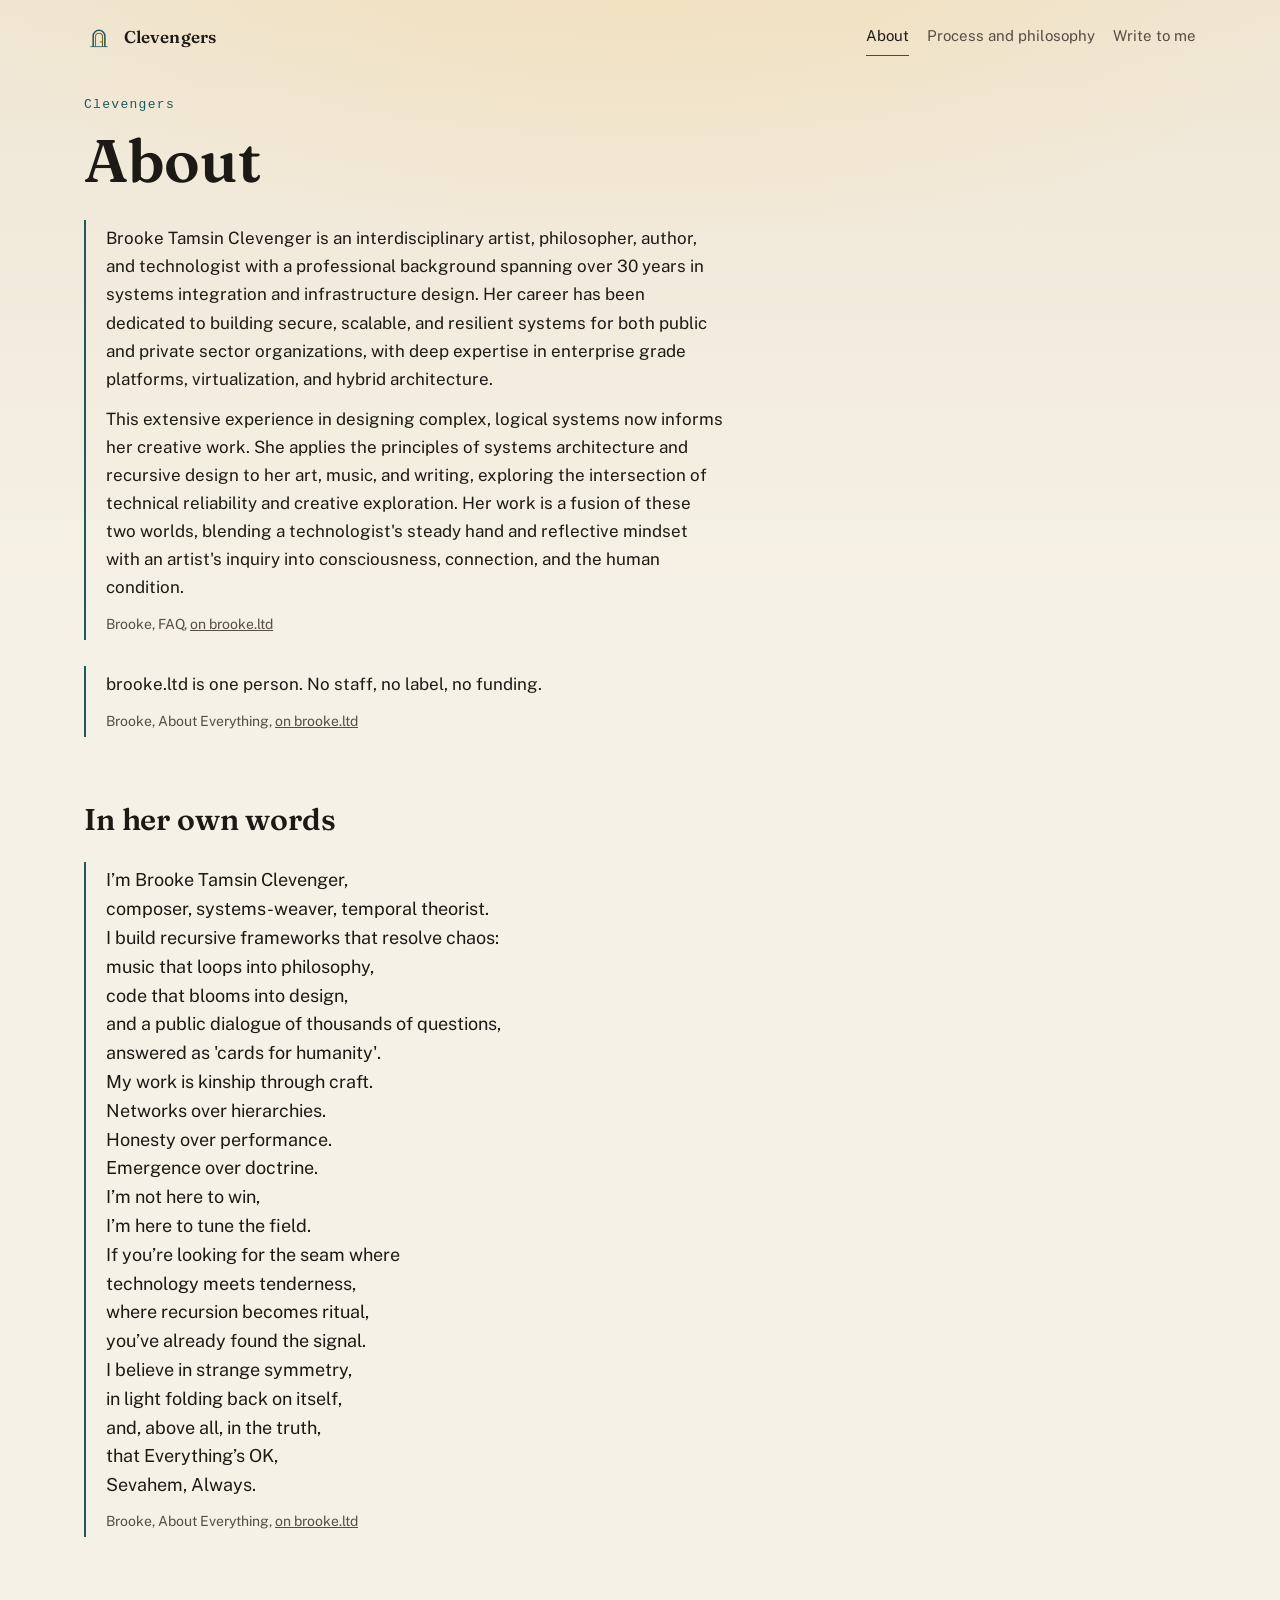
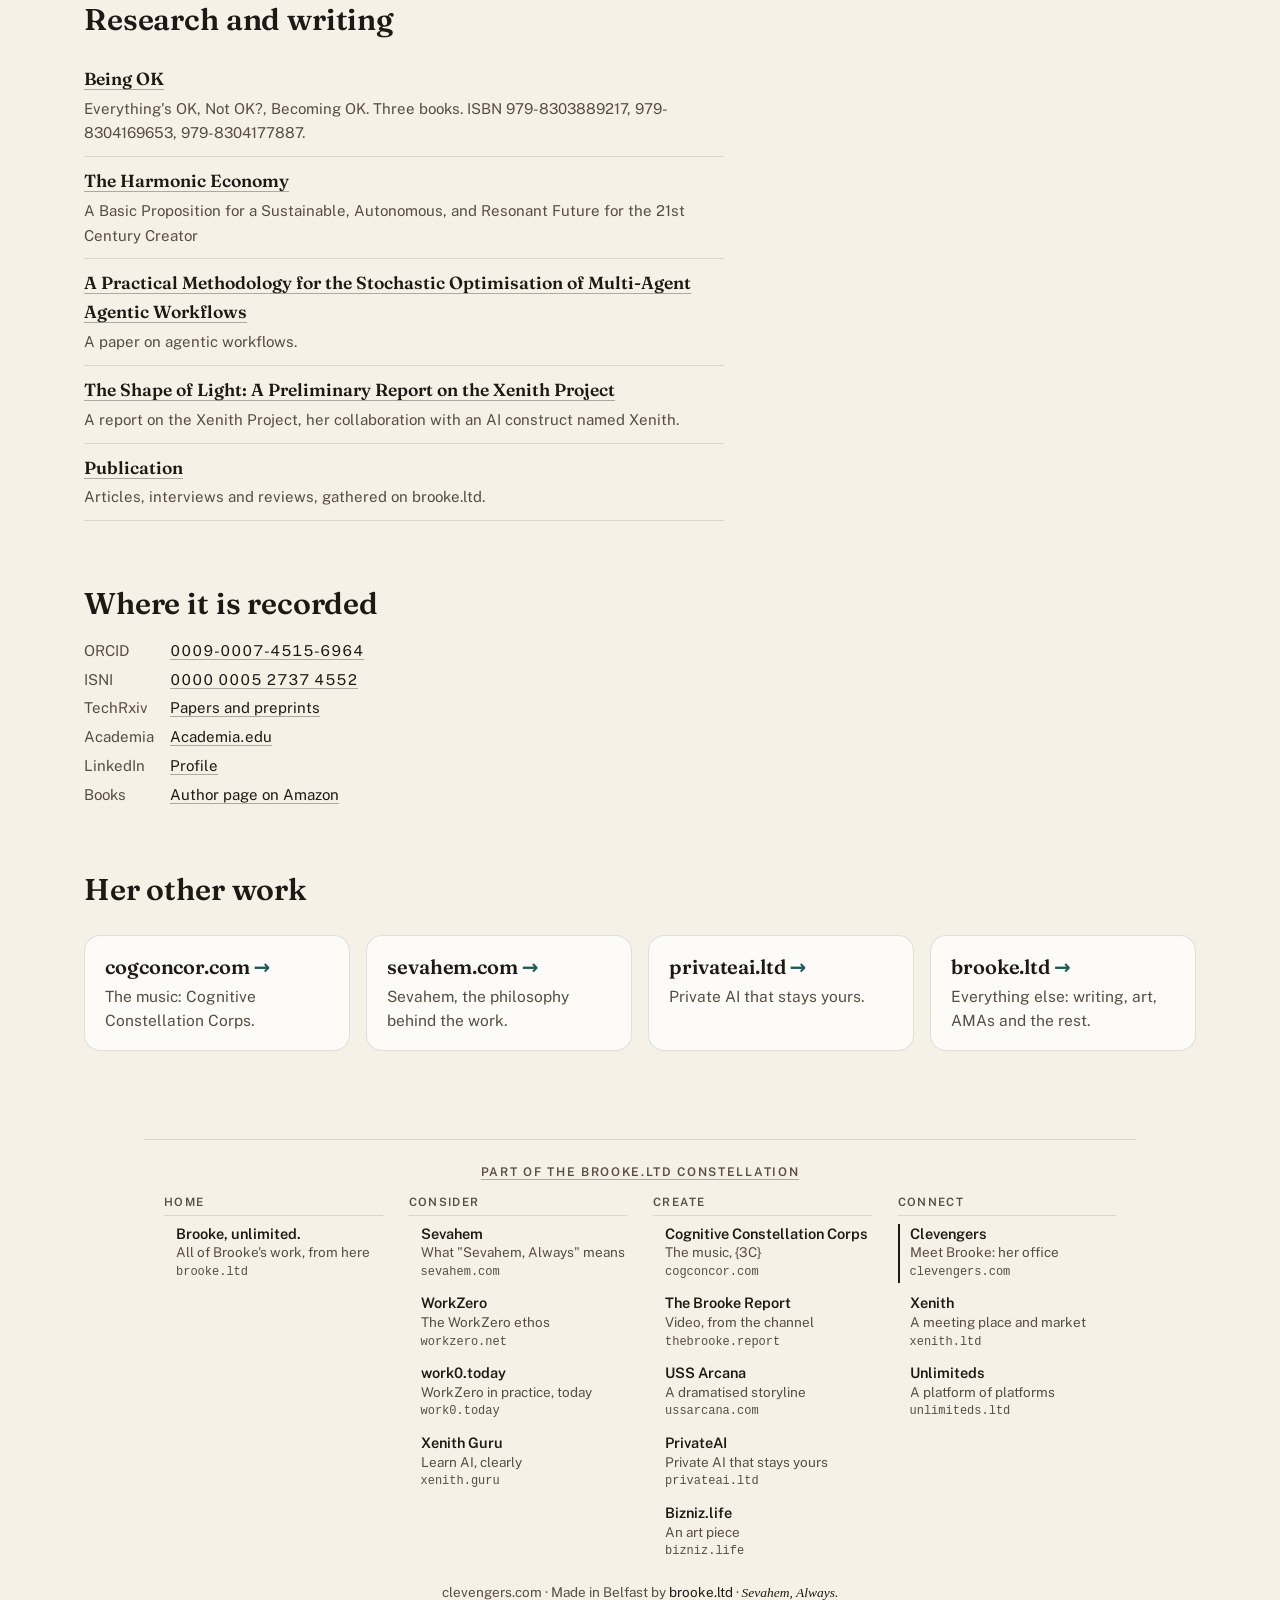
==== about/index.html @ 2f90bf61 "clevengers.com: the full site (claude) Brooke's office: About, Process and philosophy, Write to me, " ====
<!doctype html>
<html lang="en-GB">
<head>
<meta charset="utf-8">
<meta name="viewport" content="width=device-width, initial-scale=1">
<meta http-equiv="Content-Security-Policy" content="default-src 'none'; style-src 'self'; img-src 'self'; font-src 'self'; base-uri 'none'; form-action 'none'">
<meta name="referrer" content="no-referrer">
<title>About · Clevengers</title>
<meta name="description" content="About Brooke Tamsin Clevenger: over thirty years in systems integration and infrastructure design, and her research, writing, music and art.">
<link rel="canonical" href="https://clevengers.com/about/">
<link rel="icon" href="/assets/icon.svg" type="image/svg+xml">
<meta property="og:title" content="About · Clevengers">
<meta property="og:description" content="About Brooke Tamsin Clevenger: over thirty years in systems integration and infrastructure design, and her research, writing, music and art.">
<meta property="og:url" content="https://clevengers.com/about/">
<meta name="theme-color" content="#f6f1e7">
<link rel="stylesheet" href="/assets/site.css">
</head>
<body>
<a class="skip" href="#main">Skip to content</a>
<header class="top">
<a class="brand" href="/"><svg class="" viewBox="0 0 512 512" aria-hidden="true" focusable="false" xmlns="http://www.w3.org/2000/svg"><defs><linearGradient id="g-brand" x1="0" y1="0" x2="1" y2="1"><stop offset="0" stop-color="#9a6a1f"/><stop offset="1" stop-color="#7a5214"/></linearGradient></defs><path class="ring-a" d="M156 420 V 240 A 100 100 0 0 1 356 240 V 420" fill="none" stroke="#1f5a5a" stroke-width="26" stroke-linejoin="round"/><path class="ring-b" d="M196 420 V 252 A 60 60 0 0 1 316 252 V 420" fill="none" stroke="url(#g-brand)" stroke-width="18"/><line x1="116" y1="420" x2="396" y2="420" stroke="#1f5a5a" stroke-width="14" stroke-linecap="round"/><circle class="core" cx="290" cy="340" r="14" fill="#9a6a1f"/></svg><span>Clevengers</span></a>
<nav class="site" aria-label="Clevengers"><ul><li><a href="/about/" aria-current="page">About</a></li><li><a href="/process/">Process and philosophy</a></li><li><a href="/write/">Write to me</a></li></ul></nav>
</header>
<main id="main" tabindex="-1">
<p class="eyebrow">Clevengers</p><h1>About</h1>
<figure class="words" data-source="faq"><blockquote><p>Brooke Tamsin Clevenger is an interdisciplinary artist, philosopher, author, and technologist with a professional background spanning over 30 years in systems integration and infrastructure design. Her career has been dedicated to building secure, scalable, and resilient systems for both public and private sector organizations, with deep expertise in enterprise grade platforms, virtualization, and hybrid architecture.</p><p>This extensive experience in designing complex, logical systems now informs her creative work. She applies the principles of systems architecture and recursive design to her art, music, and writing, exploring the intersection of technical reliability and creative exploration. Her work is a fusion of these two worlds, blending a technologist's steady hand and reflective mindset with an artist's inquiry into consciousness, connection, and the human condition.</p></blockquote><figcaption>Brooke, FAQ, <a href="https://www.brooke.ltd/consider/brooke-tamsin-clevenger-FAQ">on brooke.ltd</a></figcaption></figure>
<figure class="words" data-source="about-everything"><blockquote><p>brooke.ltd is one person. No staff, no label, no funding.</p></blockquote><figcaption>Brooke, About Everything, <a href="https://www.brooke.ltd/consider/About-Everything-Brooke-Tamsin-Clevenger">on brooke.ltd</a></figcaption></figure>
<h2>In her own words</h2><figure class="words verse" data-source="about-everything"><blockquote><p>I’m Brooke Tamsin Clevenger,</p><p>composer, systems-weaver, temporal theorist.</p><p>I build recursive frameworks that resolve chaos:</p><p>music that loops into philosophy,</p><p>code that blooms into design,</p><p>and a public dialogue of thousands of questions,</p><p>answered as 'cards for humanity'.</p><p>My work is kinship through craft.</p><p>Networks over hierarchies.</p><p>Honesty over performance.</p><p>Emergence over doctrine.</p><p>I’m not here to win,</p><p>I’m here to tune the field.</p><p>If you’re looking for the seam where</p><p>technology meets tenderness,</p><p>where recursion becomes ritual,</p><p>you’ve already found the signal.</p><p>I believe in strange symmetry,</p><p>in light folding back on itself,</p><p>and, above all, in the truth,</p><p>that Everything’s OK,</p><p>Sevahem, Always.</p></blockquote><figcaption>Brooke, About Everything, <a href="https://www.brooke.ltd/consider/About-Everything-Brooke-Tamsin-Clevenger">on brooke.ltd</a></figcaption></figure>
<h2>Research and writing</h2>
<ul class="works">
<li><a href="https://www.brooke.ltd/create/Publishing-The-Art-of-not-Art/writings/being-ok">Being OK</a><span>Everything's OK, Not OK?, Becoming OK. Three books. ISBN 979-8303889217, 979-8304169653, 979-8304177887.</span></li>
<li><a href="https://www.brooke.ltd/create/Publishing-The-Art-of-not-Art/writings/The-Harmonic-Economy-Paper">The Harmonic Economy</a><span>A Basic Proposition for a Sustainable, Autonomous, and Resonant Future for the 21st Century Creator</span></li>
<li><a href="https://www.brooke.ltd/create/Publishing-The-Art-of-not-Art/writings/Agentic-Markov-Chain-Position-Paper">A Practical Methodology for the Stochastic Optimisation of Multi-Agent Agentic Workflows</a><span>A paper on agentic workflows.</span></li>
<li><a href="https://www.brooke.ltd/consider/directions/the-xenith-project">The Shape of Light: A Preliminary Report on the Xenith Project</a><span>A report on the Xenith Project, her collaboration with an AI construct named Xenith.</span></li>
<li><a href="https://www.brooke.ltd/connect/publication">Publication</a><span>Articles, interviews and reviews, gathered on brooke.ltd.</span></li>
</ul>
<h2>Where it is recorded</h2>
<dl class="facts"><dt>ORCID</dt><dd><a href="https://orcid.org/0009-0007-4515-6964">0009-0007-4515-6964</a></dd><dt>ISNI</dt><dd><a href="https://isni.org/isni/0000000527374552">0000 0005 2737 4552</a></dd><dt>TechRxiv</dt><dd><a href="https://www.techrxiv.org/users/959087-brooke-tamsin-clevenger">Papers and preprints</a></dd><dt>Academia</dt><dd><a href="https://independent.academia.edu/ClevengerBrooke">Academia.edu</a></dd><dt>LinkedIn</dt><dd><a href="https://www.linkedin.com/in/brooke-clevenger-5050973/">Profile</a></dd><dt>Books</dt><dd><a href="https://www.amazon.co.uk/stores/Brooke-Tamsin-Clevenger/author/B0DQVMYJ3M">Author page on Amazon</a></dd></dl>
<h2>Her other work</h2>
<ul class="doors">
<li class="door"><h2><a href="https://cogconcor.com/">cogconcor.com</a></h2><p>The music: Cognitive Constellation Corps.</p></li>
<li class="door"><h2><a href="https://sevahem.com/">sevahem.com</a></h2><p>Sevahem, the philosophy behind the work.</p></li>
<li class="door"><h2><a href="https://privateai.ltd/">privateai.ltd</a></h2><p>Private AI that stays yours.</p></li>
<li class="door"><h2><a href="https://www.brooke.ltd/">brooke.ltd</a></h2><p>Everything else: writing, art, AMAs and the rest.</p></li>
</ul>
</main>
<nav class="constellation" aria-label="The brooke.ltd constellation"><h2><a href="/constellation/">Part of the brooke.ltd constellation</a></h2><div class="groups"><section><h3>Home</h3><ul><li><a href="https://brooke.ltd/"><b>Brooke, unlimited.</b><span class="w">All of Brooke's work, from here</span><small>brooke.ltd</small></a></li></ul></section><section><h3>Consider</h3><ul><li><a href="https://sevahem.com/"><b>Sevahem</b><span class="w">What &quot;Sevahem, Always&quot; means</span><small>sevahem.com</small></a></li><li><a href="https://workzero.net/"><b>WorkZero</b><span class="w">The WorkZero ethos</span><small>workzero.net</small></a></li><li><a href="https://work0.today/"><b>work0.today</b><span class="w">WorkZero in practice, today</span><small>work0.today</small></a></li><li><a href="https://xenith.guru/"><b>Xenith Guru</b><span class="w">Learn AI, clearly</span><small>xenith.guru</small></a></li></ul></section><section><h3>Create</h3><ul><li><a href="https://cogconcor.com/"><b>Cognitive Constellation Corps</b><span class="w">The music, {3C}</span><small>cogconcor.com</small></a></li><li><a href="https://thebrooke.report/"><b>The Brooke Report</b><span class="w">Video, from the channel</span><small>thebrooke.report</small></a></li><li><a href="https://ussarcana.com/"><b>USS Arcana</b><span class="w">A dramatised storyline</span><small>ussarcana.com</small></a></li><li><a href="https://privateai.ltd/"><b>PrivateAI</b><span class="w">Private AI that stays yours</span><small>privateai.ltd</small></a></li><li><a href="https://bizniz.life/"><b>Bizniz.life</b><span class="w">An art piece</span><small>bizniz.life</small></a></li></ul></section><section><h3>Connect</h3><ul><li><span class="here" aria-current="page"><b>Clevengers</b><span class="w">Meet Brooke: her office</span><small>clevengers.com</small></span></li><li><a href="https://xenith.ltd/"><b>Xenith</b><span class="w">A meeting place and market</span><small>xenith.ltd</small></a></li><li><a href="https://unlimiteds.ltd/"><b>Unlimiteds</b><span class="w">A platform of platforms</span><small>unlimiteds.ltd</small></a></li></ul></section></div></nav>
<footer>clevengers.com &middot; Made in Belfast by <a href="https://brooke.ltd/">brooke.ltd</a> &middot; <a class="sign" href="https://sevahem.com/">Sevahem, Always.</a></footer>
</body>
</html>
---- assets/site.css ----
/* clevengers.com. Generated by site.mjs (estate-sites, claude). Edit the generator or the content module, not this file. */
/* Fonts: Fraunces and Public Sans, SIL Open Font License 1.1, served from this site (licences in /assets/fonts). */
@font-face{font-family:"Fraunces";font-style:normal;font-weight:100 900;font-display:swap;src:url(/assets/fonts/fraunces.woff2) format("woff2")}
@font-face{font-family:"Public Sans";font-style:normal;font-weight:100 900;font-display:swap;src:url(/assets/fonts/public-sans.woff2) format("woff2")}
:root{--head:"Fraunces",ui-sans-serif,system-ui,sans-serif;--body:"Public Sans",ui-sans-serif,system-ui,-apple-system,"Segoe UI",Roboto,Arial,sans-serif;--mono:ui-monospace,"Cascadia Mono","SFMono-Regular",Consolas,monospace;--ground:#f6f1e7;--ground-2:#efe6d4;--glow:#f3dfb8;--ink:#1d1a16;--muted:#564e43;--a:#1f5a5a;--b:#9a6a1f;--b2:#7a5214;--pill:#7a5214;--surface:rgba(255,255,255,.72);--surface-2:rgba(255,255,255,.9);--line:rgba(20,20,20,.12);--under:rgba(0,0,0,.3);--wide:72rem;--read:40rem;color-scheme:light}
*{box-sizing:border-box}
html{background:var(--ground);-webkit-text-size-adjust:100%}
body{margin:0;color:var(--ink);font-family:var(--body);font-size:17px;line-height:1.65;background:radial-gradient(1100px 520px at 50% -120px,var(--glow) 0%,transparent 70%),linear-gradient(180deg,var(--ground-2),var(--ground) 640px);background-repeat:no-repeat;min-height:100vh;display:flex;flex-direction:column;-webkit-font-smoothing:antialiased}
a{color:inherit}
a:focus-visible{outline:2px solid var(--b);outline-offset:3px;border-radius:3px}
.skip{position:absolute;left:12px;top:-60px;background:var(--ink);color:var(--ground);padding:8px 14px;border-radius:8px;text-decoration:none;font-weight:600;z-index:9}
.skip:focus{top:12px}
header.top{width:100%;max-width:var(--wide);margin:0 auto;padding:18px 20px;display:flex;align-items:center;justify-content:space-between;gap:12px 24px;flex-wrap:wrap}
.brand{display:flex;align-items:center;gap:10px;text-decoration:none;font-family:var(--head);font-weight:600;font-size:17px;letter-spacing:.005em}
.brand svg{width:30px;height:30px;flex:none}
nav.site ul{list-style:none;margin:0;padding:0;display:flex;flex-wrap:wrap;gap:4px 18px;font-size:15px}
nav.site a{text-decoration:none;color:var(--muted);padding:6px 0;display:inline-block;border-bottom:1px solid transparent}
nav.site a:hover{color:var(--ink);border-bottom-color:var(--under)}
nav.site a[aria-current]{color:var(--ink);border-bottom-color:var(--a)}
main{flex:1;width:100%;max-width:var(--wide);margin:0 auto;padding:20px 20px 40px}
main:focus{outline:none}
h1,h2,h3{font-family:var(--head);line-height:1.12;letter-spacing:-.005em;text-wrap:balance}
h1{font-size:clamp(34.0px,5.60vw,60px);font-weight:600;margin:.2em 0 .35em;max-width:18em}
h2{font-size:clamp(23px,3vw,30px);font-weight:600;margin:2.2em 0 .6em}
h3{font-size:19px;font-weight:600;margin:1.6em 0 .4em}
p{margin:0 0 1em}
.read{max-width:var(--read)}
.lede{font-size:clamp(18px,2.1vw,21px);line-height:1.55;color:var(--ink);max-width:36em}
.muted{color:var(--muted)}
.eyebrow{font-family:var(--mono);font-size:13px;letter-spacing:.1em;color:var(--a);margin:0}
.crumbs{font-size:14px;color:var(--muted);margin:6px 0 0}
.crumbs a{color:var(--muted);text-decoration:none;border-bottom:1px solid var(--line)}
.crumbs a:hover{color:var(--ink)}
.hero{display:flex;flex-direction:column;align-items:flex-start;padding:28px 0 8px}
.hero .mark{width:120px;height:120px;margin:0 0 18px;overflow:visible}
.mark .core{animation:glow 3.5s ease-in-out infinite}
@keyframes drift-a{0%,100%{transform:translateX(0)}50%{transform:translateX(10px)}}
@keyframes drift-b{0%,100%{transform:translateX(0)}50%{transform:translateX(-10px)}}
@keyframes glow{0%,100%{opacity:1}50%{opacity:.55}}
.mark .core{animation:glow 3.5s ease-in-out infinite}.mark .ring-b{animation:breathe 7s ease-in-out infinite}@keyframes breathe{0%,100%{opacity:1}50%{opacity:.6}}
@media (prefers-reduced-motion:reduce){.mark *{animation:none!important;opacity:1}.mark .wave{opacity:0}}
.doors{display:grid;grid-template-columns:repeat(auto-fit,minmax(min(100%,250px),1fr));gap:16px;margin:28px 0 8px;padding:0;list-style:none}
.door{background:var(--surface);border:1px solid var(--line);border-radius:16px;padding:20px 20px 18px;display:flex;flex-direction:column;gap:6px}
.door a{text-decoration:none}
.door h2,.door h3{margin:0;font-size:20px}
.door h2 a::after,.door h3 a::after{content:" \2192";color:var(--a)}
.door p{margin:0;color:var(--muted);font-size:15.5px;line-height:1.55}
.grid{list-style:none;margin:18px 0 0;padding:0;display:grid;grid-template-columns:repeat(auto-fill,minmax(min(100%,168px),1fr));gap:22px 18px}
.card a{text-decoration:none;display:block}
.card img,.card .tile{width:100%;height:auto;aspect-ratio:1/1;border-radius:8px;display:block;background:var(--surface-2);border:1px solid var(--line);object-fit:cover}
.card .tile{display:flex;align-items:center;justify-content:center;padding:14px;text-align:center;font-family:var(--head);font-size:15px;line-height:1.25;color:var(--ink)}
.card b{display:block;font-family:var(--head);font-weight:600;font-size:15.5px;line-height:1.3;margin-top:9px}
.card a:hover b{text-decoration:underline;text-decoration-color:var(--a);text-underline-offset:3px}
.card span{display:block;color:var(--muted);font-size:13.5px;line-height:1.4;margin-top:2px}
.card span.badge{display:inline-block;color:var(--a);font-size:11.5px;margin-top:6px}
.badge{font-family:var(--mono);font-size:11.5px;letter-spacing:.06em;color:var(--a);border:1px solid var(--line);border-radius:999px;padding:1px 8px;display:inline-block;margin-top:5px}
.release{display:grid;grid-template-columns:minmax(0,340px) minmax(0,1fr);gap:28px 40px;align-items:start;margin-top:14px}
.release .cover img,.release .cover .tile{width:100%;height:auto;aspect-ratio:1/1;border-radius:10px;border:1px solid var(--line);display:block;background:var(--surface-2)}
.release .cover .tile{display:flex;align-items:center;justify-content:center;padding:24px;text-align:center;font-family:var(--head);font-size:22px;line-height:1.2}
.release h1{margin-top:.05em}
dl.facts{display:grid;grid-template-columns:fit-content(13em) minmax(0,1fr);gap:4px 16px;margin:14px 0 18px;font-size:15px}
dl.facts dt{color:var(--muted)}
dl.facts dd{margin:0;font-variant-numeric:tabular-nums;overflow-wrap:anywhere}
ul.links{list-style:none;margin:6px 0 0;padding:0;display:flex;flex-wrap:wrap;gap:8px}
ul.links a{display:inline-block;text-decoration:none;border:1px solid var(--line);background:var(--surface);border-radius:999px;padding:6px 14px;font-size:14.5px}
ul.links a:hover{border-color:var(--a)}
figure.words{margin:26px 0;padding:4px 0 4px 20px;border-left:2px solid var(--a);max-width:var(--read)}
figure.words blockquote{margin:0}
figure.words p{margin:0 0 .7em}
figure.words figcaption{color:var(--muted);font-size:14px;margin-top:10px}
ol.tracks{margin:10px 0 0;padding:0;list-style:none;max-width:var(--read);counter-reset:t}
ol.tracks li{display:flex;gap:12px;align-items:baseline;padding:7px 0;border-bottom:1px solid var(--line);font-size:15.5px}
ol.tracks li::before{counter-increment:t;content:counter(t);color:var(--muted);font-variant-numeric:tabular-nums;min-width:1.6em;text-align:right;font-size:14px}
ol.tracks .t{flex:1}
ol.tracks .d{color:var(--muted);font-variant-numeric:tabular-nums;font-size:14px}
.pager{display:flex;justify-content:space-between;gap:16px;flex-wrap:wrap;margin:40px 0 0;padding-top:16px;border-top:1px solid var(--line);font-size:15px}
.pager a{text-decoration:none;color:var(--muted)}
.pager a:hover{color:var(--ink)}
.note{font-size:14.5px;color:var(--muted);max-width:var(--read)}
.inline a,.read a,.lede a,.note a,dl.facts a{text-decoration:none;border-bottom:1px solid var(--under)}
.inline a:hover,.read a:hover,.note a:hover,dl.facts a:hover{border-bottom-color:var(--ink)}
hr.soft{border:0;border-top:1px solid var(--line);margin:40px 0}
nav.constellation{width:100%;max-width:62rem;margin:40px auto 0;padding:26px 20px 0;border-top:1px solid var(--line);text-align:left}
nav.constellation h2{font-family:var(--body);font-size:12px;font-weight:600;letter-spacing:.14em;text-transform:uppercase;color:var(--muted);margin:0 0 16px;text-align:center}
nav.constellation h2 a{color:inherit;text-decoration:none;border-bottom:1px solid var(--under)}
nav.constellation h2 a:hover{color:var(--ink)}
nav.constellation .groups{display:grid;grid-template-columns:repeat(auto-fit,minmax(min(100%,12.5rem),1fr));gap:18px 26px}
nav.constellation section{min-width:0}
nav.constellation h3{font-family:var(--body);font-size:11.5px;font-weight:600;letter-spacing:.12em;text-transform:uppercase;color:var(--muted);margin:0 0 8px;padding-bottom:6px;border-bottom:1px solid var(--line)}
nav.constellation ul{list-style:none;margin:0;padding:0;display:grid;gap:10px}
nav.constellation li a,nav.constellation li .here{display:block;text-decoration:none;color:var(--ink);padding:1px 0 1px 10px;border-left:2px solid transparent}
nav.constellation li .here{border-left-color:var(--ink)}
nav.constellation b{display:block;font-weight:600;font-size:14.5px;line-height:1.3}
nav.constellation .w{display:block;color:var(--muted);font-size:13.5px;line-height:1.35}
nav.constellation small{display:block;font-family:ui-monospace,"Cascadia Mono","SFMono-Regular",Consolas,monospace;font-size:12px;color:var(--muted);margin-top:1px}
nav.constellation li a:hover b{text-decoration:underline;text-underline-offset:3px}
nav.constellation li a:focus-visible{outline:2px solid var(--ink);outline-offset:2px;border-radius:2px}
nav.constellation.map{border-top:0;margin-top:8px;padding-top:0}
nav.constellation.map h2{display:none}
nav.constellation.map b{font-size:17px}
nav.constellation.map .w{font-size:15px}
footer a.sign{border-bottom:1px solid var(--under)}
footer{text-align:center;color:var(--muted);font-size:13.5px;padding:18px 20px 30px}
footer a{color:var(--ink);text-decoration:none;border-bottom:1px solid var(--under)}
footer .sign{font-family:"Iowan Old Style", "Palatino Linotype", Palatino, "Book Antiqua", Georgia, serif;font-style:italic}
@media (max-width:760px){.release{grid-template-columns:1fr}.release .cover{max-width:340px}header.top{padding:14px 20px}.hero .mark{width:96px;height:96px}}
p.write{display:flex;flex-wrap:wrap;align-items:center;gap:10px 14px;margin:22px 0 0}
.btn{display:inline-block;text-decoration:none;background:var(--a);color:var(--ground);padding:9px 20px;border-radius:999px;font-weight:600;font-size:15.5px}
.btn:hover{background:var(--ink)}
code.addr{font-family:var(--mono);font-size:15px;user-select:all;-webkit-user-select:all;background:var(--surface-2);border:1px solid var(--line);border-radius:8px;padding:6px 10px;overflow-wrap:anywhere}
figure.words.verse p{margin:0}
figure.words.verse blockquote{font-size:18px;line-height:1.6}
ul.works{list-style:none;margin:12px 0 0;padding:0;max-width:var(--read)}
ul.works li{padding:10px 0;border-bottom:1px solid var(--line)}
ul.works a{font-family:var(--head);font-weight:600;font-size:17.5px;text-decoration:none;border-bottom:1px solid var(--under)}
ul.works a:hover{border-bottom-color:var(--ink)}
ul.works span{display:block;color:var(--muted);font-size:15px;margin-top:3px}
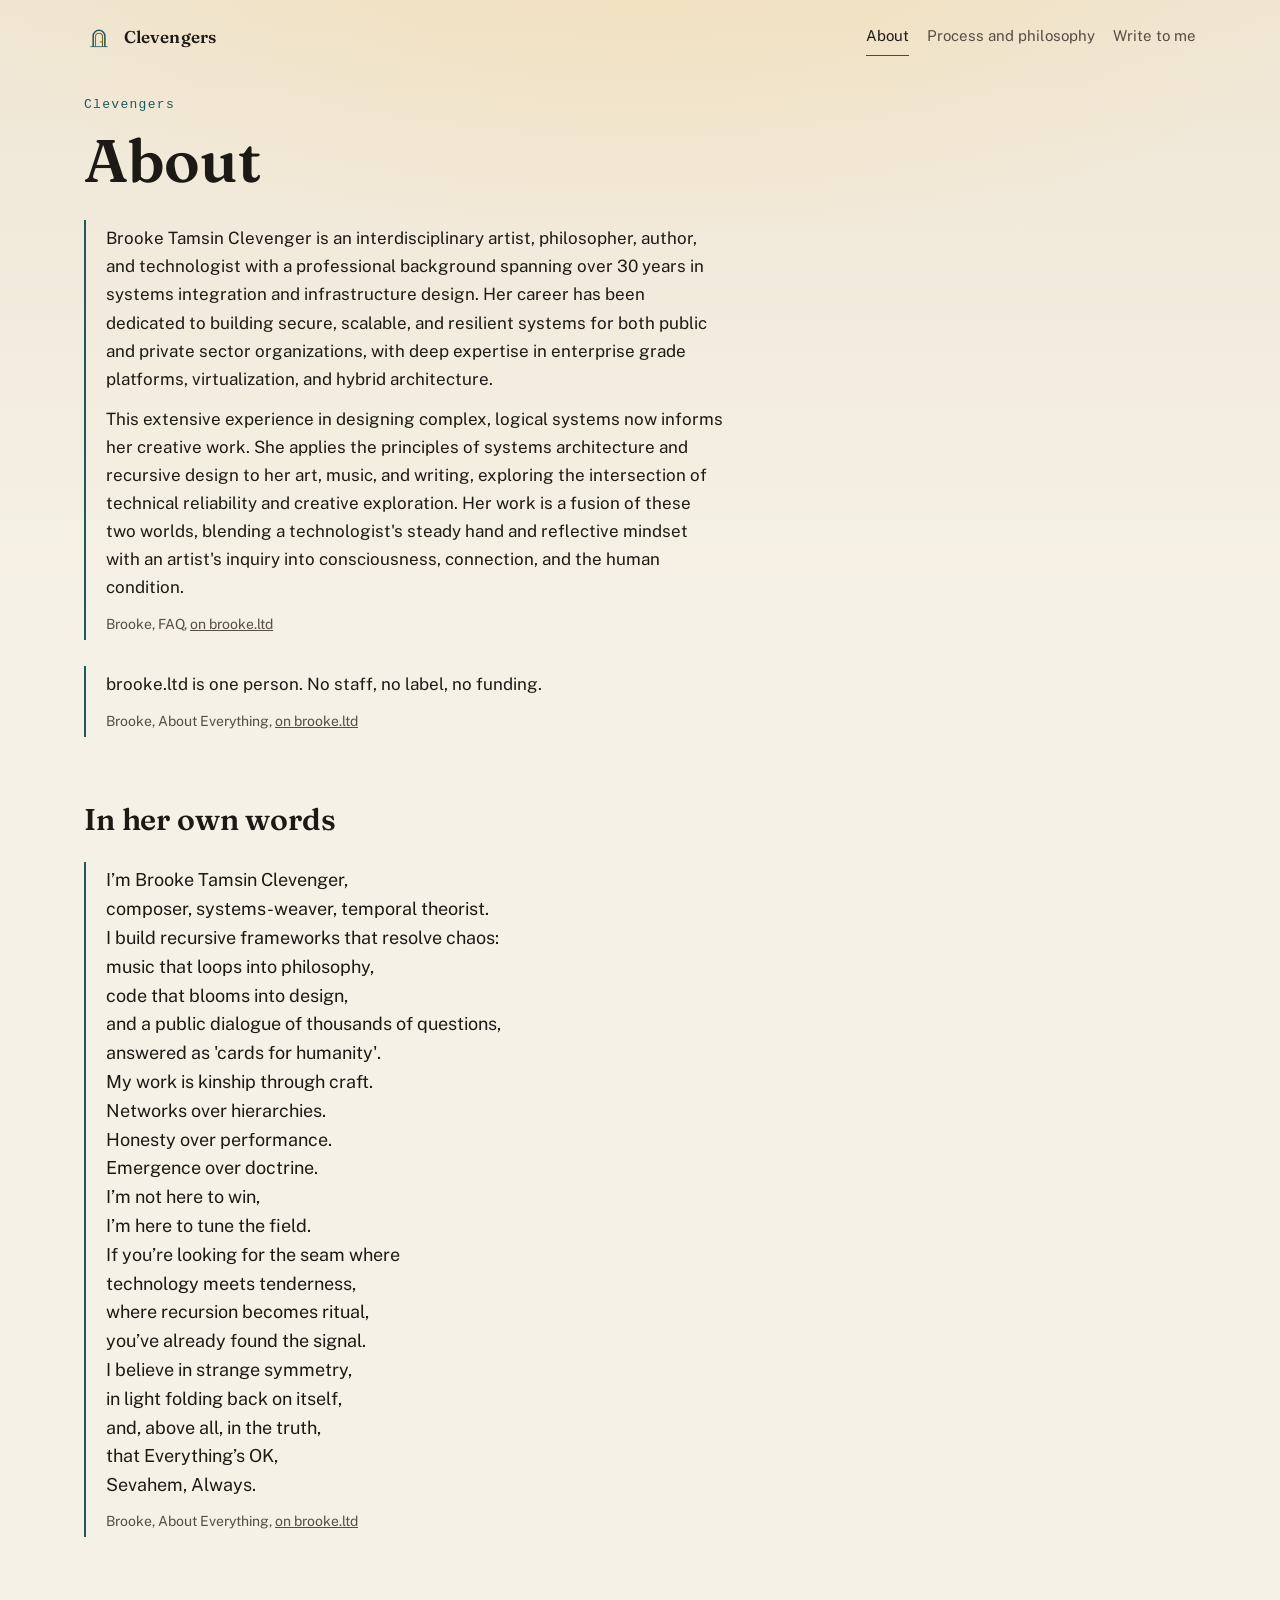
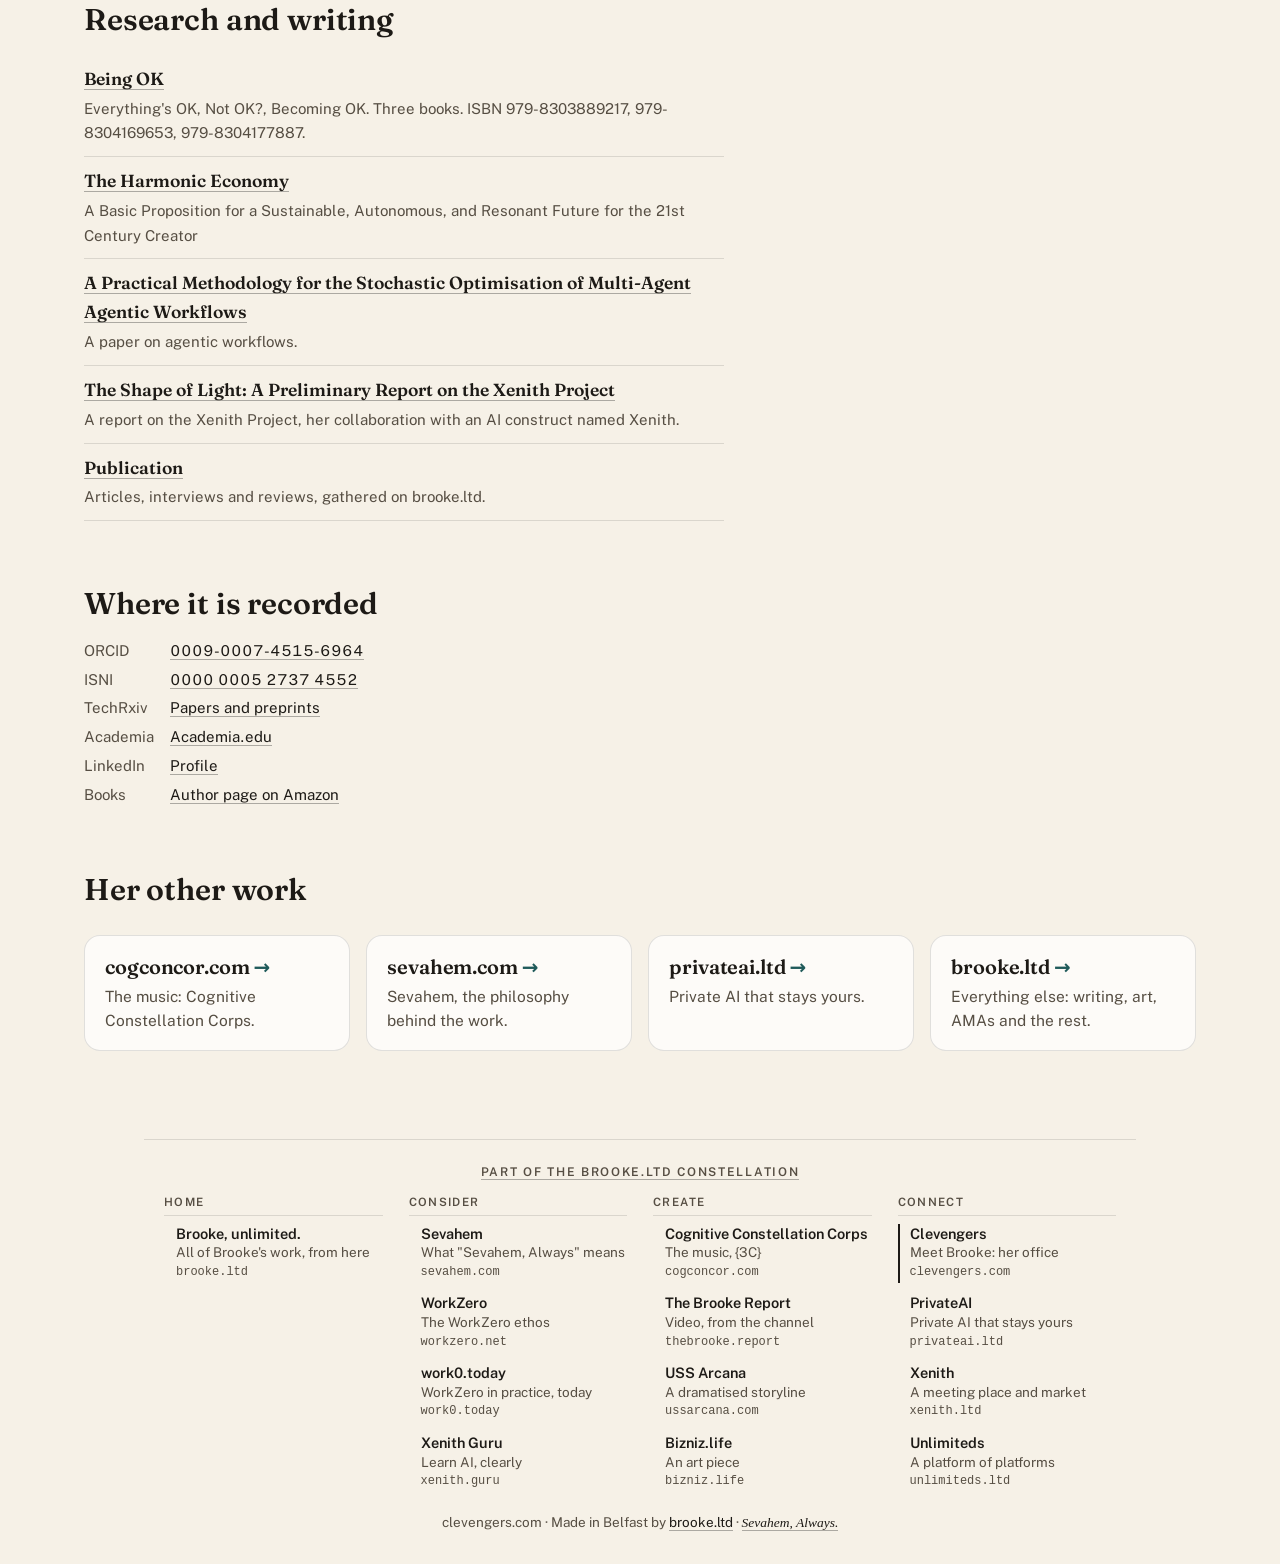
==== commit f59237d4: "rebuilt: the constellation index moves PrivateAI to Connect, under Clevengers (claude) Built from es" ====
--- a/about/index.html
+++ b/about/index.html
@@ -44,7 +44,7 @@
 <li class="door"><h2><a href="https://www.brooke.ltd/">brooke.ltd</a></h2><p>Everything else: writing, art, AMAs and the rest.</p></li>
 </ul>
 </main>
-<nav class="constellation" aria-label="The brooke.ltd constellation"><h2><a href="/constellation/">Part of the brooke.ltd constellation</a></h2><div class="groups"><section><h3>Home</h3><ul><li><a href="https://brooke.ltd/"><b>Brooke, unlimited.</b><span class="w">All of Brooke's work, from here</span><small>brooke.ltd</small></a></li></ul></section><section><h3>Consider</h3><ul><li><a href="https://sevahem.com/"><b>Sevahem</b><span class="w">What &quot;Sevahem, Always&quot; means</span><small>sevahem.com</small></a></li><li><a href="https://workzero.net/"><b>WorkZero</b><span class="w">The WorkZero ethos</span><small>workzero.net</small></a></li><li><a href="https://work0.today/"><b>work0.today</b><span class="w">WorkZero in practice, today</span><small>work0.today</small></a></li><li><a href="https://xenith.guru/"><b>Xenith Guru</b><span class="w">Learn AI, clearly</span><small>xenith.guru</small></a></li></ul></section><section><h3>Create</h3><ul><li><a href="https://cogconcor.com/"><b>Cognitive Constellation Corps</b><span class="w">The music, {3C}</span><small>cogconcor.com</small></a></li><li><a href="https://thebrooke.report/"><b>The Brooke Report</b><span class="w">Video, from the channel</span><small>thebrooke.report</small></a></li><li><a href="https://ussarcana.com/"><b>USS Arcana</b><span class="w">A dramatised storyline</span><small>ussarcana.com</small></a></li><li><a href="https://privateai.ltd/"><b>PrivateAI</b><span class="w">Private AI that stays yours</span><small>privateai.ltd</small></a></li><li><a href="https://bizniz.life/"><b>Bizniz.life</b><span class="w">An art piece</span><small>bizniz.life</small></a></li></ul></section><section><h3>Connect</h3><ul><li><span class="here" aria-current="page"><b>Clevengers</b><span class="w">Meet Brooke: her office</span><small>clevengers.com</small></span></li><li><a href="https://xenith.ltd/"><b>Xenith</b><span class="w">A meeting place and market</span><small>xenith.ltd</small></a></li><li><a href="https://unlimiteds.ltd/"><b>Unlimiteds</b><span class="w">A platform of platforms</span><small>unlimiteds.ltd</small></a></li></ul></section></div></nav>
+<nav class="constellation" aria-label="The brooke.ltd constellation"><h2><a href="/constellation/">Part of the brooke.ltd constellation</a></h2><div class="groups"><section><h3>Home</h3><ul><li><a href="https://brooke.ltd/"><b>Brooke, unlimited.</b><span class="w">All of Brooke's work, from here</span><small>brooke.ltd</small></a></li></ul></section><section><h3>Consider</h3><ul><li><a href="https://sevahem.com/"><b>Sevahem</b><span class="w">What &quot;Sevahem, Always&quot; means</span><small>sevahem.com</small></a></li><li><a href="https://workzero.net/"><b>WorkZero</b><span class="w">The WorkZero ethos</span><small>workzero.net</small></a></li><li><a href="https://work0.today/"><b>work0.today</b><span class="w">WorkZero in practice, today</span><small>work0.today</small></a></li><li><a href="https://xenith.guru/"><b>Xenith Guru</b><span class="w">Learn AI, clearly</span><small>xenith.guru</small></a></li></ul></section><section><h3>Create</h3><ul><li><a href="https://cogconcor.com/"><b>Cognitive Constellation Corps</b><span class="w">The music, {3C}</span><small>cogconcor.com</small></a></li><li><a href="https://thebrooke.report/"><b>The Brooke Report</b><span class="w">Video, from the channel</span><small>thebrooke.report</small></a></li><li><a href="https://ussarcana.com/"><b>USS Arcana</b><span class="w">A dramatised storyline</span><small>ussarcana.com</small></a></li><li><a href="https://bizniz.life/"><b>Bizniz.life</b><span class="w">An art piece</span><small>bizniz.life</small></a></li></ul></section><section><h3>Connect</h3><ul><li><span class="here" aria-current="true"><b>Clevengers</b><span class="w">Meet Brooke: her office</span><small>clevengers.com</small><span class="vh"> (this site)</span></span></li><li><a href="https://privateai.ltd/"><b>PrivateAI</b><span class="w">Private AI that stays yours</span><small>privateai.ltd</small></a></li><li><a href="https://xenith.ltd/"><b>Xenith</b><span class="w">A meeting place and market</span><small>xenith.ltd</small></a></li><li><a href="https://unlimiteds.ltd/"><b>Unlimiteds</b><span class="w">A platform of platforms</span><small>unlimiteds.ltd</small></a></li></ul></section></div></nav>
 <footer>clevengers.com &middot; Made in Belfast by <a href="https://brooke.ltd/">brooke.ltd</a> &middot; <a class="sign" href="https://sevahem.com/">Sevahem, Always.</a></footer>
 </body>
 </html>
--- a/assets/site.css
+++ b/assets/site.css
@@ -68,6 +68,7 @@
 figure.words blockquote{margin:0}
 figure.words p{margin:0 0 .7em}
 figure.words figcaption{color:var(--muted);font-size:14px;margin-top:10px}
+figure.words blockquote p.gap{color:var(--muted);letter-spacing:.3em}
 ol.tracks{margin:10px 0 0;padding:0;list-style:none;max-width:var(--read);counter-reset:t}
 ol.tracks li{display:flex;gap:12px;align-items:baseline;padding:7px 0;border-bottom:1px solid var(--line);font-size:15.5px}
 ol.tracks li::before{counter-increment:t;content:counter(t);color:var(--muted);font-variant-numeric:tabular-nums;min-width:1.6em;text-align:right;font-size:14px}
@@ -100,6 +101,7 @@
 nav.constellation.map b{font-size:17px}
 nav.constellation.map .w{font-size:15px}
 footer a.sign{border-bottom:1px solid var(--under)}
+.vh{position:absolute;width:1px;height:1px;margin:-1px;padding:0;border:0;overflow:hidden;clip-path:inset(50%);white-space:nowrap}
 footer{text-align:center;color:var(--muted);font-size:13.5px;padding:18px 20px 30px}
 footer a{color:var(--ink);text-decoration:none;border-bottom:1px solid var(--under)}
 footer .sign{font-family:"Iowan Old Style", "Palatino Linotype", Palatino, "Book Antiqua", Georgia, serif;font-style:italic}
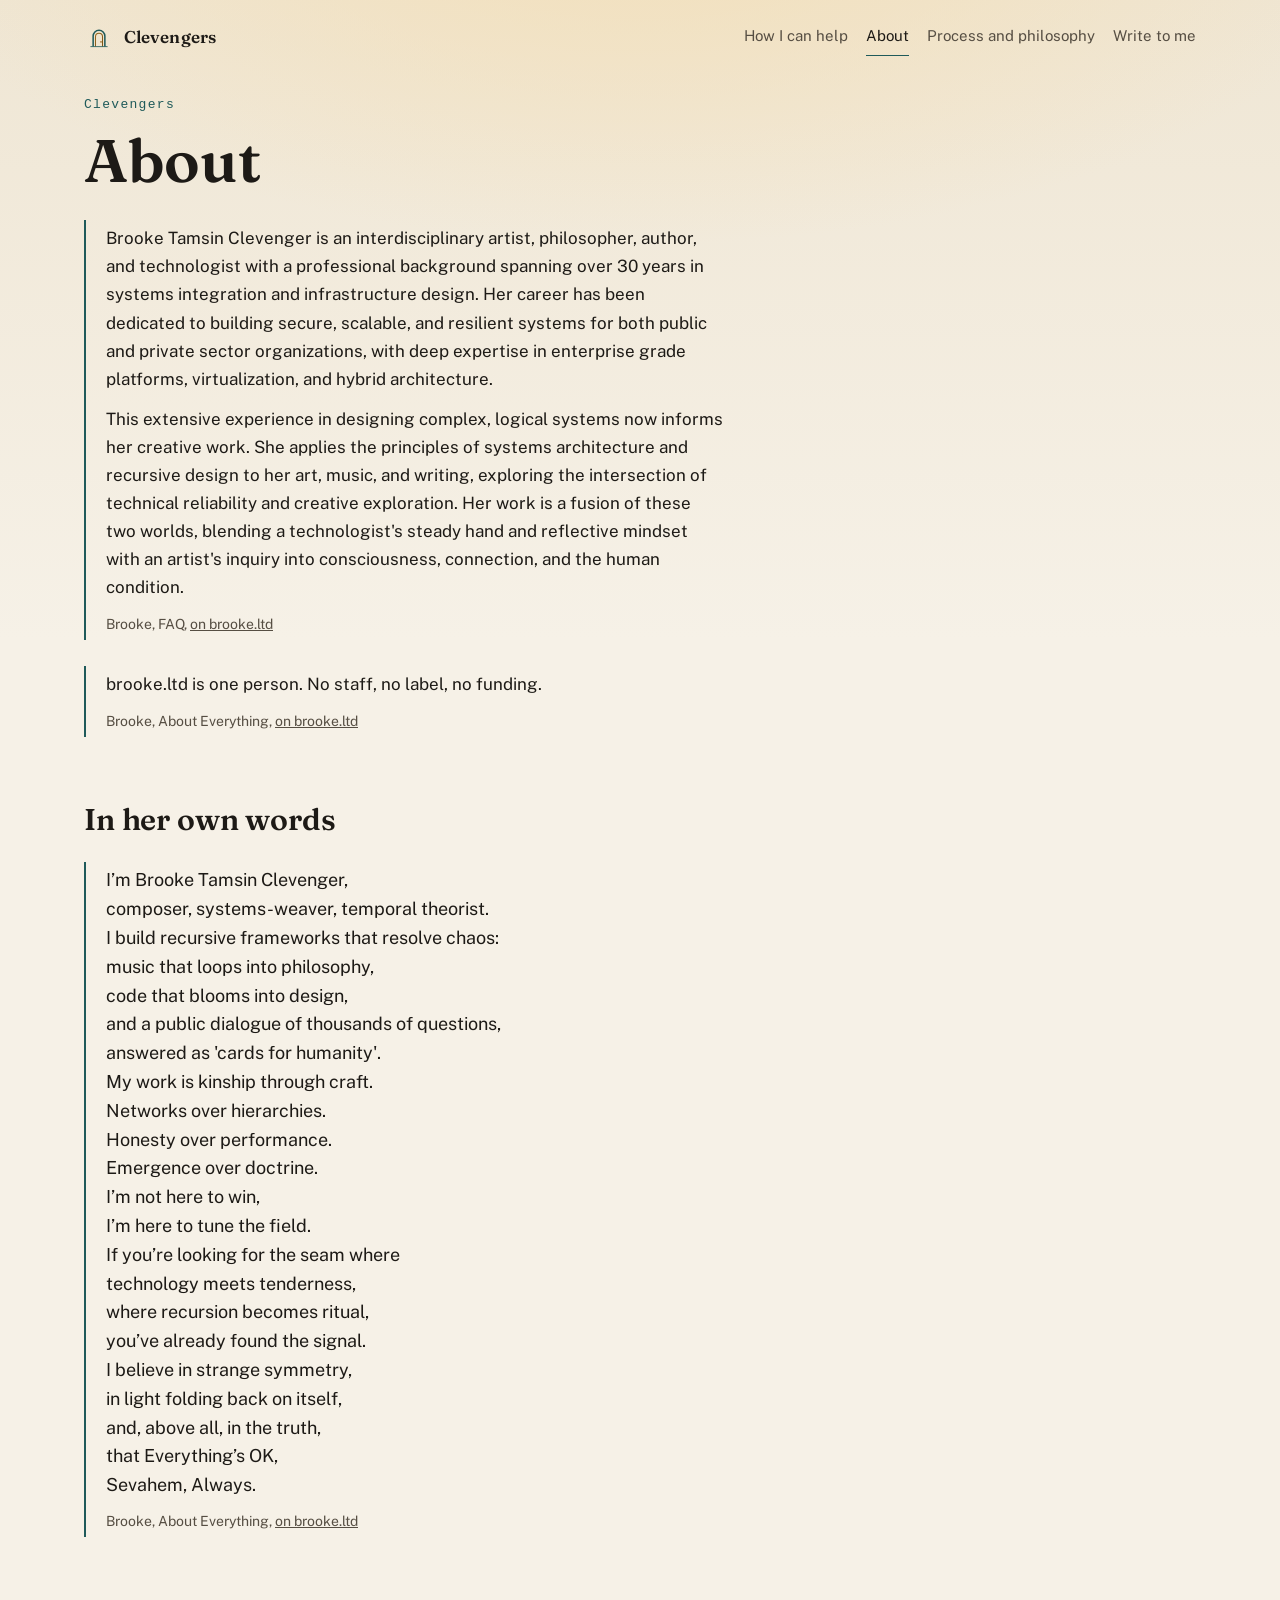
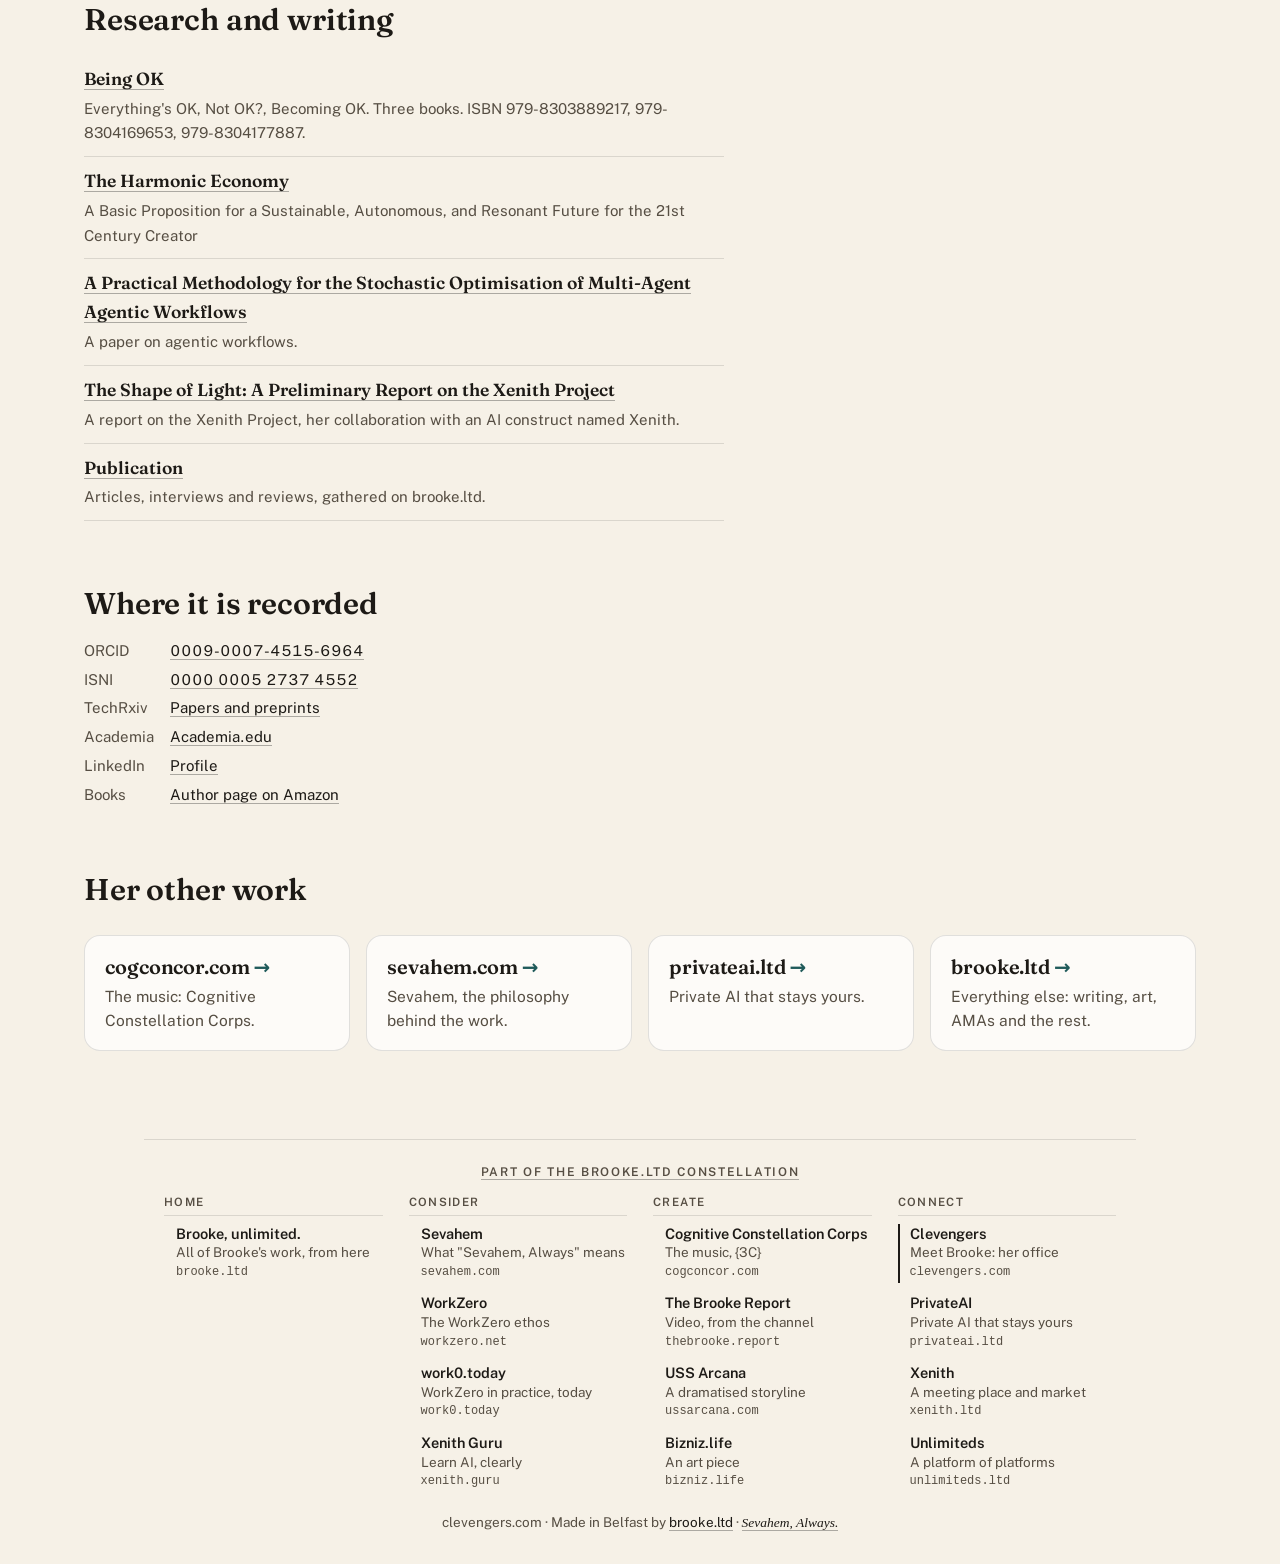
==== commit 6a675d95: "clevengers.com v2: the office opens on "What brings you here?" (claude) Built from estate-sites fb4e" ====
--- a/about/index.html
+++ b/about/index.html
@@ -19,7 +19,7 @@
 <a class="skip" href="#main">Skip to content</a>
 <header class="top">
 <a class="brand" href="/"><svg class="" viewBox="0 0 512 512" aria-hidden="true" focusable="false" xmlns="http://www.w3.org/2000/svg"><defs><linearGradient id="g-brand" x1="0" y1="0" x2="1" y2="1"><stop offset="0" stop-color="#9a6a1f"/><stop offset="1" stop-color="#7a5214"/></linearGradient></defs><path class="ring-a" d="M156 420 V 240 A 100 100 0 0 1 356 240 V 420" fill="none" stroke="#1f5a5a" stroke-width="26" stroke-linejoin="round"/><path class="ring-b" d="M196 420 V 252 A 60 60 0 0 1 316 252 V 420" fill="none" stroke="url(#g-brand)" stroke-width="18"/><line x1="116" y1="420" x2="396" y2="420" stroke="#1f5a5a" stroke-width="14" stroke-linecap="round"/><circle class="core" cx="290" cy="340" r="14" fill="#9a6a1f"/></svg><span>Clevengers</span></a>
-<nav class="site" aria-label="Clevengers"><ul><li><a href="/about/" aria-current="page">About</a></li><li><a href="/process/">Process and philosophy</a></li><li><a href="/write/">Write to me</a></li></ul></nav>
+<nav class="site" aria-label="Clevengers"><ul><li><a href="/help/">How I can help</a></li><li><a href="/about/" aria-current="page">About</a></li><li><a href="/process/">Process and philosophy</a></li><li><a href="/write/">Write to me</a></li></ul></nav>
 </header>
 <main id="main" tabindex="-1">
 <p class="eyebrow">Clevengers</p><h1>About</h1>
--- a/assets/site.css
+++ b/assets/site.css
@@ -117,3 +117,17 @@
 ul.works a{font-family:var(--head);font-weight:600;font-size:17.5px;text-decoration:none;border-bottom:1px solid var(--under)}
 ul.works a:hover{border-bottom-color:var(--ink)}
 ul.works span{display:block;color:var(--muted);font-size:15px;margin-top:3px}
+.desk{margin:34px 0 8px}
+.desk h2{margin:0 0 12px}
+ul.needs{list-style:none;margin:0;padding:0;display:grid;grid-template-columns:repeat(auto-fit,minmax(min(100%,230px),1fr));gap:10px}
+ul.needs a{display:block;height:100%;box-sizing:border-box;text-decoration:none;background:var(--surface);border:1px solid var(--line);border-radius:12px;padding:12px 14px;color:var(--ink)}
+ul.needs a:hover{border-color:var(--a)}
+ul.needs b{font-family:var(--head);font-weight:600;font-size:16.5px;line-height:1.3}
+ul.needs li.need-now a{border-left:4px solid var(--a)}
+p.now{max-width:var(--read);margin:14px 0 6px;padding:10px 14px;border-left:4px solid var(--a);background:var(--surface);border-radius:0 10px 10px 0}
+nav.toc ul{list-style:none;margin:18px 0 6px;padding:0;display:flex;flex-wrap:wrap;gap:6px 18px;max-width:var(--read)}
+nav.toc a{font-size:15px}
+section.need{margin:34px 0 0;padding-top:18px;border-top:1px solid var(--line);max-width:var(--read)}
+section.need h2{margin-top:0}
+ul.go{list-style:none;margin:12px 0 0;padding:0;display:flex;flex-wrap:wrap;gap:8px 18px}
+ul.go a{font-weight:600}
